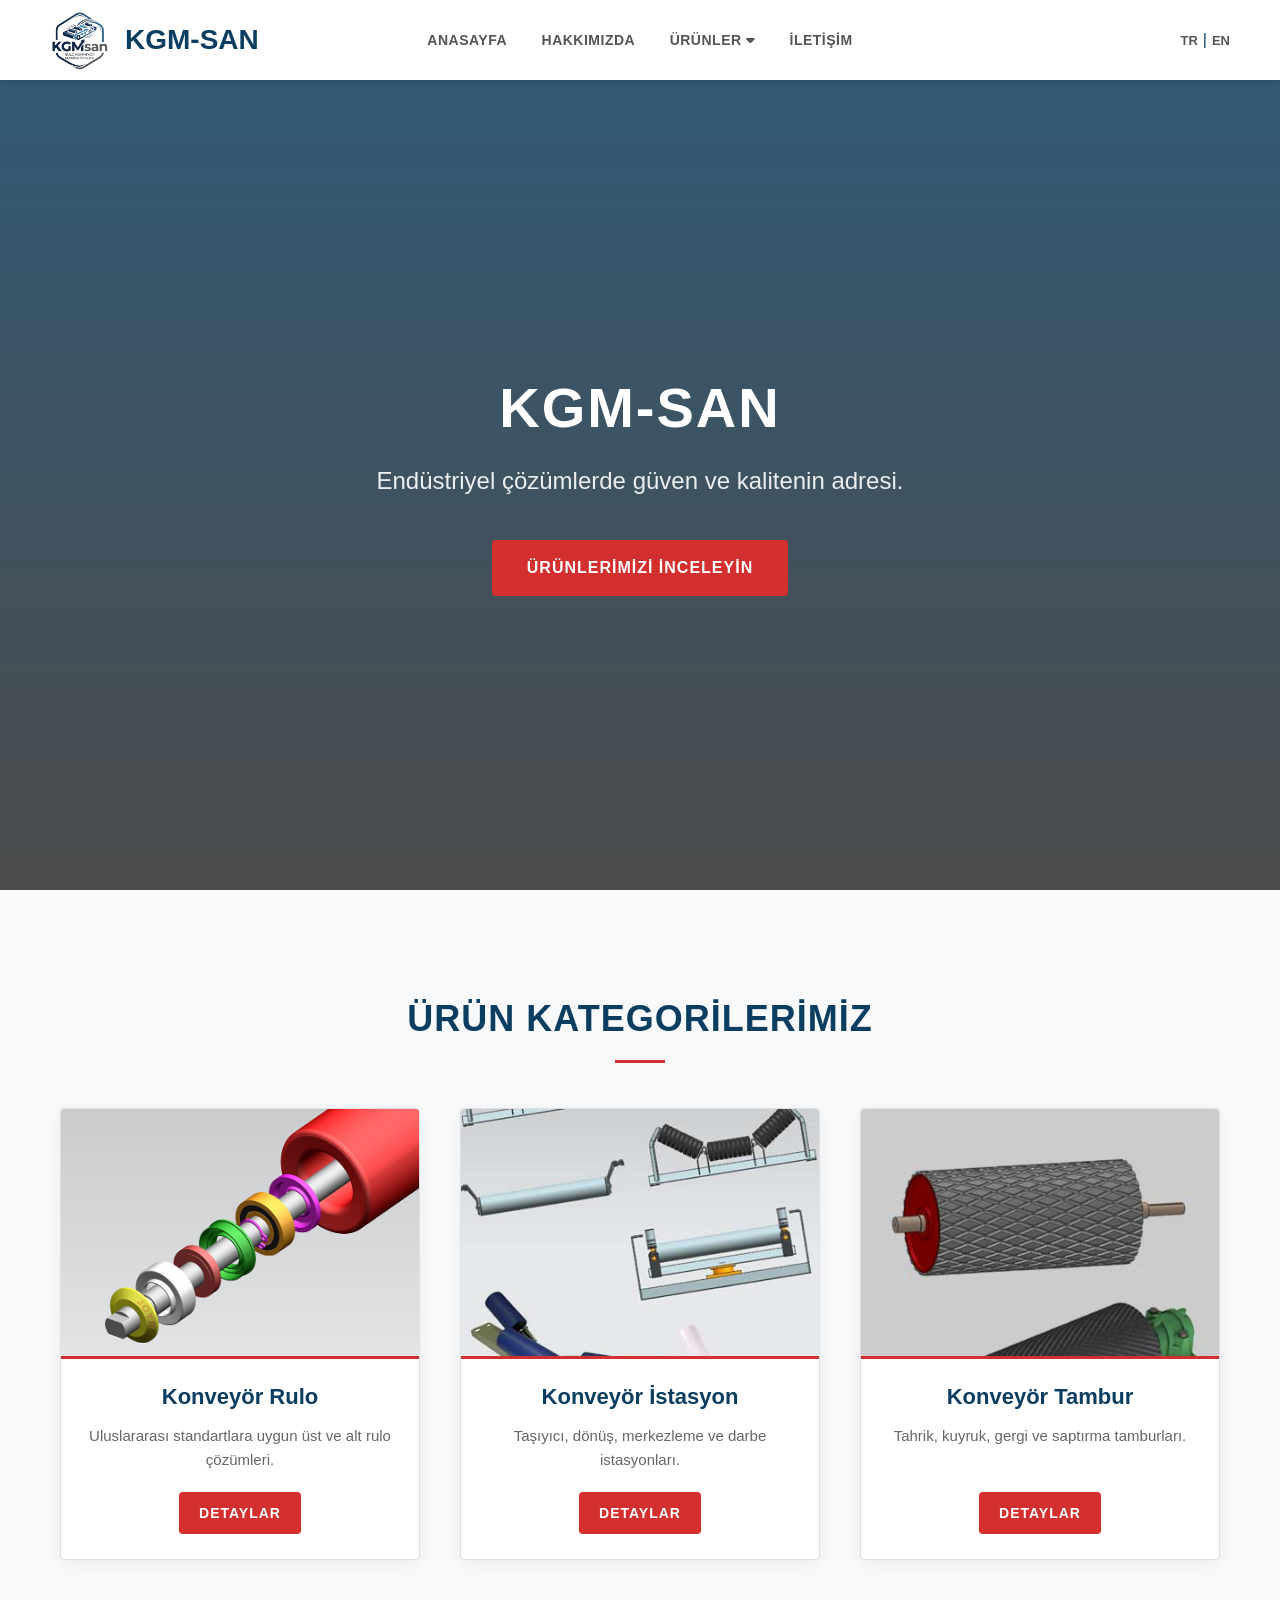
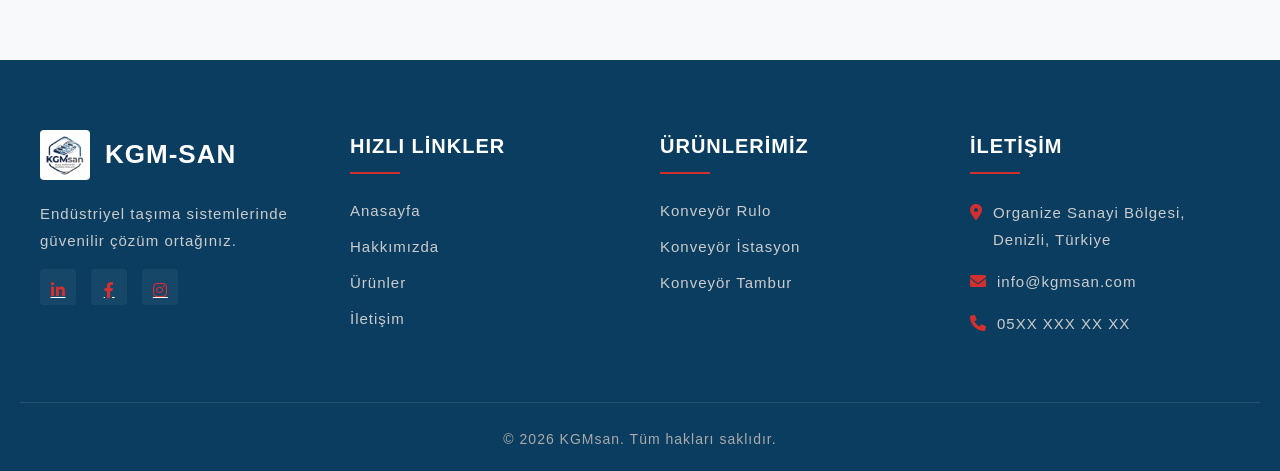
==== index.html @ d3ddbc19 "Initial commit" ====
<!DOCTYPE html>
<html lang="tr">

<head>
    <meta charset="UTF-8">
    <meta name="viewport" content="width=device-width, initial-scale=1.0">
    <title>KGM-SAN - Endüstriyel Çözümler</title>
    <link rel="stylesheet" href="style.css">
    <link rel="stylesheet" href="https://cdnjs.cloudflare.com/ajax/libs/font-awesome/6.0.0/css/all.min.css">
    <link rel="icon" type="image/x-icon" href="images/favicon.ico">
</head>

<body>
    <header>
        <div class="logo">
            <a href="index.html">
                <img src="images/kgmsan.png" alt="KGMsan Logo">KGM-SAN
            </a>
        </div>
        <nav>
            <a href="index.html" id="nav-home" class="active">Anasayfa</a>
            <a href="about.html" id="nav-about">Hakkımızda</a>
            <div class="dropdown">
                <button class="dropbtn"><span id="nav-products">Ürünler</span> <i
                        class="fas fa-caret-down"></i></button>
                <div class="dropdown-content">
                    <a href="roller.html" id="nav-cat1">Konveyör Rulo</a>
                    <a href="idler.html" id="nav-cat2">Konveyör İstasyon</a>
                    <a href="pulley.html" id="nav-cat3">Konveyör Tambur</a>
                </div>
            </div>
            <a href="contact.html" id="nav-contact">İletişim</a>
        </nav>
        <div class="lang-menu">
            <button onclick="changeLanguage('tr')">TR</button>
            <span>|</span>
            <button onclick="changeLanguage('en')">EN</button>
        </div>
    </header>

    <section id="hero">
        <div class="hero-content">
            <h1 id="hero-title">KGM-SAN</h1>
            <p id="hero-desc">Endüstriyel çözümlerde güven ve kalitenin adresi.</p>
            <a href="roller.html" class="btn-main">Ürünlerimizi İnceleyin</a>
        </div>
    </section>

    <section id="urunler">
        <div class="container">
            <h2 id="products-title">Ürün Kategorilerimiz</h2>
            <div class="grid">
                <div class="card">
                    <img src="images/conveyor-roller.jpg" alt="Conveyor Roller">
                    <h3 id="cat1-title">Konveyör Rulo</h3>
                    <p id="cat1-desc">Uluslararası standartlara uygun üst ve alt rulo çözümleri.</p>
                    <a href="roller.html" class="btn-main btn-small" id="cat1-btn">Detaylar</a>
                </div>
                <div class="card">
                    <img src="images/conveyor-idler.jpg" alt="Conveyor Idler">
                    <h3 id="cat2-title">Konveyör İstasyon</h3>
                    <p id="cat2-desc">Taşıyıcı, dönüş, merkezleme ve darbe istasyonları.</p>
                    <a href="idler.html" class="btn-main btn-small" id="cat2-btn">Detaylar</a>
                </div>
                <div class="card">
                    <img src="images/conveyor-pulley.jpg" alt="Conveyor Pulley">
                    <h3 id="cat3-title">Konveyör Tambur</h3>
                    <p id="cat3-desc">Tahrik, kuyruk, gergi ve saptırma tamburları.</p>
                    <a href="pulley.html" class="btn-main btn-small" id="cat3-btn">Detaylar</a>
                </div>
            </div>
        </div>
    </section>

    <footer>
        <div class="footer-container">
            <div class="footer-col">
                <div class="footer-logo">
                    <img src="images/kgmsan.png" alt="KGMsan Logo">KGM-SAN
                </div>
                <p id="footer-desc">Endüstriyel taşıma sistemlerinde güvenilir çözüm ortağınız.</p>
                <div class="social-links">
                    <a href="#"><i class="fab fa-linkedin-in"></i></a>
                    <a href="#"><i class="fab fa-facebook-f"></i></a>
                    <a href="#"><i class="fab fa-instagram"></i></a>
                </div>
            </div>
            <div class="footer-col">
                <h4 id="footer-quick-links">Hızlı Linkler</h4>
                <ul>
                    <li><a href="index.html" id="footer-home">Anasayfa</a></li>
                    <li><a href="about.html" id="footer-about">Hakkımızda</a></li>
                    <li><a href="#" id="footer-products">Ürünler</a></li>
                    <li><a href="contact.html" id="footer-contact">İletişim</a></li>
                </ul>
            </div>
            <div class="footer-col">
                <h4 id="footer-prod-links">Ürünlerimiz</h4>
                <ul>
                    <li><a href="roller.html" id="footer-p1">Konveyör Rulo</a></li>
                    <li><a href="idler.html" id="footer-p2">Konveyör İstasyon</a></li>
                    <li><a href="pulley.html" id="footer-p3">Konveyör Tambur</a></li>
                </ul>
            </div>
            <div class="footer-col">
                <h4 id="footer-contact-title">İletişim</h4>
                <p><i class="fas fa-map-marker-alt"></i> <span id="footer-address">Organize Sanayi Bölgesi, Denizli,
                        Türkiye</span></p>
                <p><i class="fas fa-envelope"></i> info@kgmsan.com</p>
                <p><i class="fas fa-phone"></i> 05XX XXX XX XX</p>
            </div>
        </div>
        <div class="footer-bottom">
            <p id="footer-copy">&copy; 2026 KGMsan. Tüm hakları saklıdır.</p>
        </div>
    </footer>

    <script src="script.js"></script>
</body>

</html>
---- style.css ----
:root {
    --primary-color: #0b3d60; /* Lacivert */
    --secondary-color: #d32f2f; /* Kırmızı (Pres-san vurgusu gibi) */
    --text-color: #333;
    --text-light: #fff;
    --bg-light: #f8f9fa;
    --border-color: #e0e0e0;
}

* { 
    margin: 0; 
    padding: 0; 
    box-sizing: border-box; 
    font-family: 'Segoe UI', Tahoma, Geneva, Verdana, sans-serif; 
}

body { 
    color: var(--text-color); 
    line-height: 1.6; 
    background-color: #fff;
}

html {
    scroll-behavior: smooth; /* Yumuşak kaydırma */
}

/* Genel Konteyner */
.container {
    max-width: 1200px;
    margin: 0 auto;
    padding: 0 20px;
}

/* HEADER (NAVBAR) - Pres-san gibi beyaz */
header { 
    display: flex; 
    justify-content: space-between; 
    align-items: center; 
    padding: 10px 50px; 
    background: #fff; 
    color: var(--primary-color); 
    position: sticky; 
    top: 0; 
    z-index: 1000;
    box-shadow: 0 2px 10px rgba(0,0,0,0.1);
}

.logo img {
    max-height: 60px; /* Logo biraz daha belirgin */
    width: auto;
    transition: transform 0.3s;
}

.logo img:hover {
    transform: scale(1.05);
}

/* Navigasyon Ortalanmış */
nav {
    position: absolute;
    left: 50%;
    transform: translateX(-50%);
}

nav a { 
    color: #555; /* Daha yumuşak siyah */
    text-decoration: none; 
    margin: 0 15px; 
    font-weight: 600; 
    font-size: 14px;
    text-transform: uppercase;
    letter-spacing: 0.5px;
    transition: color 0.3s;
    position: relative;
}

/* Hover efekti (alt çizgi) */
nav a::after {
    content: '';
    position: absolute;
    width: 0;
    height: 2px;
    background: var(--secondary-color);
    bottom: -5px;
    left: 0;
    transition: width 0.3s;
}

nav a:hover::after {
    width: 100%;
}

nav a:hover {
    color: var(--secondary-color);
}

/* Dropdown STYLES */
.dropdown {
    display: inline-block;
    position: relative;
}

.dropdown > .dropbtn {
    color: #555;
    text-decoration: none;
    margin: 0 15px;
    font-weight: 600;
    font-size: 14px;
    text-transform: uppercase;
    letter-spacing: 0.5px;
    transition: color 0.3s;
    position: relative;
    background: none;
    border: none;
    cursor: pointer;
    font-family: inherit;
    display: inline-flex;
    align-items: center;
    gap: 4px;
}

.dropdown > .dropbtn::after {
    content: '';
    position: absolute;
    width: 0;
    height: 2px;
    background: var(--secondary-color);
    bottom: -5px;
    left: 0;
    transition: width 0.3s;
}

.dropdown:hover > .dropbtn::after {
    width: 100%;
}

.dropdown:hover > .dropbtn {
    color: var(--secondary-color);
}

.dropdown-content {
    display: none;
    position: absolute;
    background-color: #fff;
    min-width: 220px;
    box-shadow: 0px 8px 16px 0px rgba(0,0,0,0.1);
    z-index: 1001;
    top: 100%;
    left: 15px;
    border-radius: 4px;
    overflow: hidden;
    margin-top: 0px;
    border-top: 2px solid var(--secondary-color);
}

.dropdown-content a {
    color: #555;
    padding: 12px 16px;
    text-decoration: none;
    display: block;
    margin: 0;
    font-size: 14px;
    font-weight: 500;
    text-transform: none;
    border-bottom: 1px solid var(--border-color);
}

.dropdown-content a::after {
    display: none;
}

.dropdown-content a:hover {
    background-color: var(--bg-light);
    color: var(--secondary-color);
}

.dropdown:hover .dropdown-content {
    display: block;
}

/* Dil Menüsü */
.lang-menu {
    display: flex;
    align-items: center;
    gap: 5px;
}

.lang-menu button {
    background: none;
    border: none;
    color: #555;
    cursor: pointer;
    font-weight: bold;
    font-size: 13px;
    transition: color 0.3s;
}

.lang-menu button:hover {
    color: var(--secondary-color);
}

/* BÖLÜM GENEL STİLLERİ */
section { 
    padding: 100px 0; /* Bölümler arası boşluk */
    text-align: center; 
}

h2 { 
    margin-bottom: 60px; 
    color: var(--primary-color); 
    font-size: 36px;
    text-transform: uppercase;
    letter-spacing: 1px;
    position: relative;
    display: inline-block;
}

h2::after {
    content: '';
    position: absolute;
    width: 50px;
    height: 3px;
    background: var(--secondary-color);
    bottom: -15px;
    left: 50%;
    transform: translateX(-50%);
}

/* --- GİRİŞ (HERO) KISMI - BÜYÜTÜLDÜ --- */
#hero { 
    /* images/hero-bg.jpg dosyasını kullanır */
    background-image: linear-gradient(rgba(11, 61, 96, 0.85), rgba(0, 0, 0, 0.7)), url('images/hero-bg.jpg');
    background-size: cover;
    background-position: center;
    background-attachment: fixed; /* Parallaks efekti */
    
    /* Yükseklik Artırıldı (Tam ekrana yakın) */
    min-height: 90vh; 
    display: flex;
    align-items: center;
    justify-content: center;
    color: var(--text-light);
    padding: 0 20px;
    text-align: center;
}

.hero-content h1 {
    font-size: 56px; /* Daha büyük başlık */
    font-weight: 800;
    margin-bottom: 20px;
    text-transform: uppercase;
    letter-spacing: 2px;
    line-height: 1.2;
}

.hero-content p {
    font-size: 24px; /* Daha büyük alt başlık */
    font-weight: 300;
    max-width: 800px;
    margin: 0 auto 40px;
    opacity: 0.9;
}

/* Hero Butonu */
.btn-main {
    display: inline-block;
    padding: 15px 35px;
    background-color: var(--secondary-color);
    color: #fff;
    text-decoration: none;
    text-transform: uppercase;
    font-weight: 700;
    letter-spacing: 1px;
    border-radius: 4px;
    transition: background 0.3s, transform 0.3s;
}

.btn-main:hover {
    background-color: #b71c1c;
    transform: translateY(-3px);
}

/* --- HAKKIMIZDA KISMI - RESİMLİ YAPILANDIRMA --- */
#hakkimizda {
    background-color: #fff;
}

.about-wrapper {
    display: flex;
    align-items: center;
    gap: 50px;
    text-align: left; /* Metin sola hizalı */
}

.about-text-container {
    flex: 1;
}

.about-text-container p {
    font-size: 18px;
    color: #555;
    line-height: 1.8;
    margin-bottom: 20px;
}

.about-image-container {
    flex: 1;
}

.about-photo {
    width: 100%;
    height: 400px; /* Sabit yükseklik, pres-san gibi */
    object-fit: cover; /* Resmi sığdır */
    border-radius: 4px;
    box-shadow: 0 10px 30px rgba(0,0,0,0.15);
    border-bottom: 5px solid var(--secondary-color); /* Vurgu çizgisi */
}

/* --- ÜRÜNLER KISMI --- */
#urunler {
    background-color: var(--bg-light);
}

.grid { 
    display: grid; 
    grid-template-columns: repeat(auto-fit, minmax(300px, 1fr)); 
    gap: 40px; 
}

.card { 
    background: #fff;
    border: 1px solid var(--border-color); 
    border-radius: 4px; 
    overflow: hidden;
    box-shadow: 0 4px 15px rgba(0,0,0,0.05); 
    transition: all 0.3s ease;
    text-align: left; /* Kart içeriği sola hizalı */
}

.card:hover {
    transform: translateY(-10px);
    box-shadow: 0 10px 25px rgba(0,0,0,0.15);
}

.card img { 
    width: 100%; 
    height: 250px; 
    object-fit: cover; 
    border-bottom: 3px solid var(--secondary-color);
}

.card h3 {
    margin: 20px 20px 10px;
    color: var(--primary-color);
    font-size: 22px;
}

.card p {
    padding: 0 20px 30px;
    color: #666;
    font-size: 15px;
}

/* --- İLETİŞİM KISMI --- */
#iletisim {
    background-color: #fff;
}

.contact-info { 
    max-width: 800px; 
    margin: auto; 
    text-align: left; 
    background: var(--bg-light); 
    padding: 40px; 
    border-radius: 4px;
    border-left: 5px solid var(--secondary-color);
    box-shadow: 0 5px 20px rgba(0,0,0,0.05);
}

.contact-info p {
    margin-bottom: 20px;
    font-size: 17px;
    display: flex;
    align-items: center;
    gap: 15px; /* İkon ve metin arası */
}

.contact-info i {
    color: var(--secondary-color);
    font-size: 18px;
    width: 20px;
    text-align: center;
}

.contact-info strong {
    color: var(--primary-color);
    width: 150px;
    display: inline-block;
}

/* --- FOOTER --- */
footer { 
    text-align: center; 
    padding: 30px; 
    background: var(--primary-color); 
    color: #fff; 
    font-size: 14px;
    letter-spacing: 1px;
}

/* --- RESPONSIVE TASARIM (MOBİL UYUMLULUK) --- */
@media (max-width: 992px) {
    header {
        padding: 10px 20px;
    }
    nav {
        position: static;
        transform: none;
        margin: 10px 0;
    }
    header {
        flex-direction: column;
    }
    .about-wrapper {
        flex-direction: column; /* Hakkımızda alt alta */
        text-align: center;
    }
    .hero-content h1 {
        font-size: 40px;
    }
}

@media (max-width: 768px) { 
    section {
        padding: 60px 0;
    }
    #hero {
        min-height: 70vh; /* Mobilde biraz daha küçük */
    }
    .hero-content h1 {
        font-size: 32px;
    }
    .hero-content p {
        font-size: 18px;
    }
    nav {
        display: flex;
        flex-direction: column;
        gap: 10px;
        align-items: center;
    }
    nav a, .dropdown > .dropbtn {
        margin: 5px 0;
    }
    .dropdown-content {
        position: static;
        box-shadow: none;
        background: transparent;
        display: none;
        margin-top: 0;
    }
    .dropdown:hover .dropdown-content {
        display: block;
    }
    .about-photo {
        height: 300px;
    }
    .contact-info strong {
        width: 100%;
        display: block;
        margin-bottom: 5px;
    }
    .contact-info p {
        flex-direction: column;
        align-items: flex-start;
        gap: 5px;
    }
}
.logo a { 
    text-decoration: none; 
    color: var(--primary-color); 
    display: flex; 
    align-items: center; 
    gap: 15px;
    font-size: 28px;
    font-weight: 800;
}

.about-text-container h3 {
    color: var(--primary-color);
    margin-top: 25px;
    margin-bottom: 10px;
    font-size: 22px;
}

.card {
    text-align: center;
    display: flex;
    flex-direction: column;
    justify-content: space-between;
}

.card p {
    padding: 0 20px 20px;
    flex-grow: 1;
}

.btn-small {
    padding: 10px 20px;
    font-size: 14px;
    margin-bottom: 25px;
    width: fit-content;
    margin-left: auto;
    margin-right: auto;

}

footer {
    background-color: var(--primary-color);
    color: #fff;
    padding: 70px 20px 20px;
    text-align: left;
    font-size: 15px;
}

.footer-container {
    max-width: 1200px;
    margin: auto;
    display: flex;
    flex-wrap: wrap;
    gap: 40px;
    justify-content: space-between;
}

.footer-col {
    flex: 1;
    min-width: 250px;
}

.footer-logo {
    font-size: 26px;
    font-weight: 800;
    display: flex;
    align-items: center;
    gap: 15px;
    margin-bottom: 20px;
    color: #fff;
}

.footer-logo img {
    max-height: 50px;
    background: #fff;
    padding: 5px;
    border-radius: 4px;
}

.footer-col p {
    color: #ccc;
    line-height: 1.8;
    margin-bottom: 15px;
    display: flex;
    align-items: flex-start;
    gap: 10px;
}

.social-links a {
    display: inline-flex;
    align-items: center;
    justify-content: center;
    width: 36px;
    height: 36px;
    background: rgba(255, 255, 255, 0.05);
    border-radius: 4px;
    color: #fff;
    margin-right: 10px;
    transition: all 0.3s;
}

.social-links a:hover {
    background: var(--secondary-color);
    transform: translateY(-3px);
}

.footer-col h4 {
    font-size: 20px;
    margin-bottom: 25px;
    color: #fff;
    position: relative;
    padding-bottom: 12px;
    text-transform: uppercase;
    letter-spacing: 1px;
}

.footer-col h4::after {
    content: '';
    position: absolute;
    width: 50px;
    height: 2px;
    background: var(--secondary-color);
    bottom: 0;
    left: 0;
}

.footer-col ul {
    list-style: none;
}

.footer-col ul li {
    margin-bottom: 12px;
}

.footer-col ul li a {
    color: #ccc;
    text-decoration: none;
    transition: all 0.3s;
    display: inline-block;
}

.footer-col ul li a:hover {
    color: var(--secondary-color);
    transform: translateX(5px);
}

.footer-col i {
    color: var(--secondary-color);
    margin-top: 5px;
    font-size: 16px;
}

.footer-bottom {
    text-align: center;
    border-top: 1px solid rgba(255, 255, 255, 0.1);
    margin-top: 50px;
    padding-top: 25px;
}

.footer-bottom p {
    margin: 0;
    color: #aaa;
    font-size: 14px;
}

@media (max-width: 768px) {
    .footer-container {
        flex-direction: column;
        gap: 40px;
        text-align: center;
    }
    
    .footer-col p {
        justify-content: center;
        align-items: center;
        flex-direction: column;
    }
    
    .footer-col h4::after {
        left: 50%;
        transform: translateX(-50%);
    }
    
    .footer-col ul li a:hover {
        transform: none;
        color: var(--secondary-color);
    }
    
    .footer-logo {
        justify-content: center;
    }
    
    .footer-col i {
        margin-top: 0;
    }
}
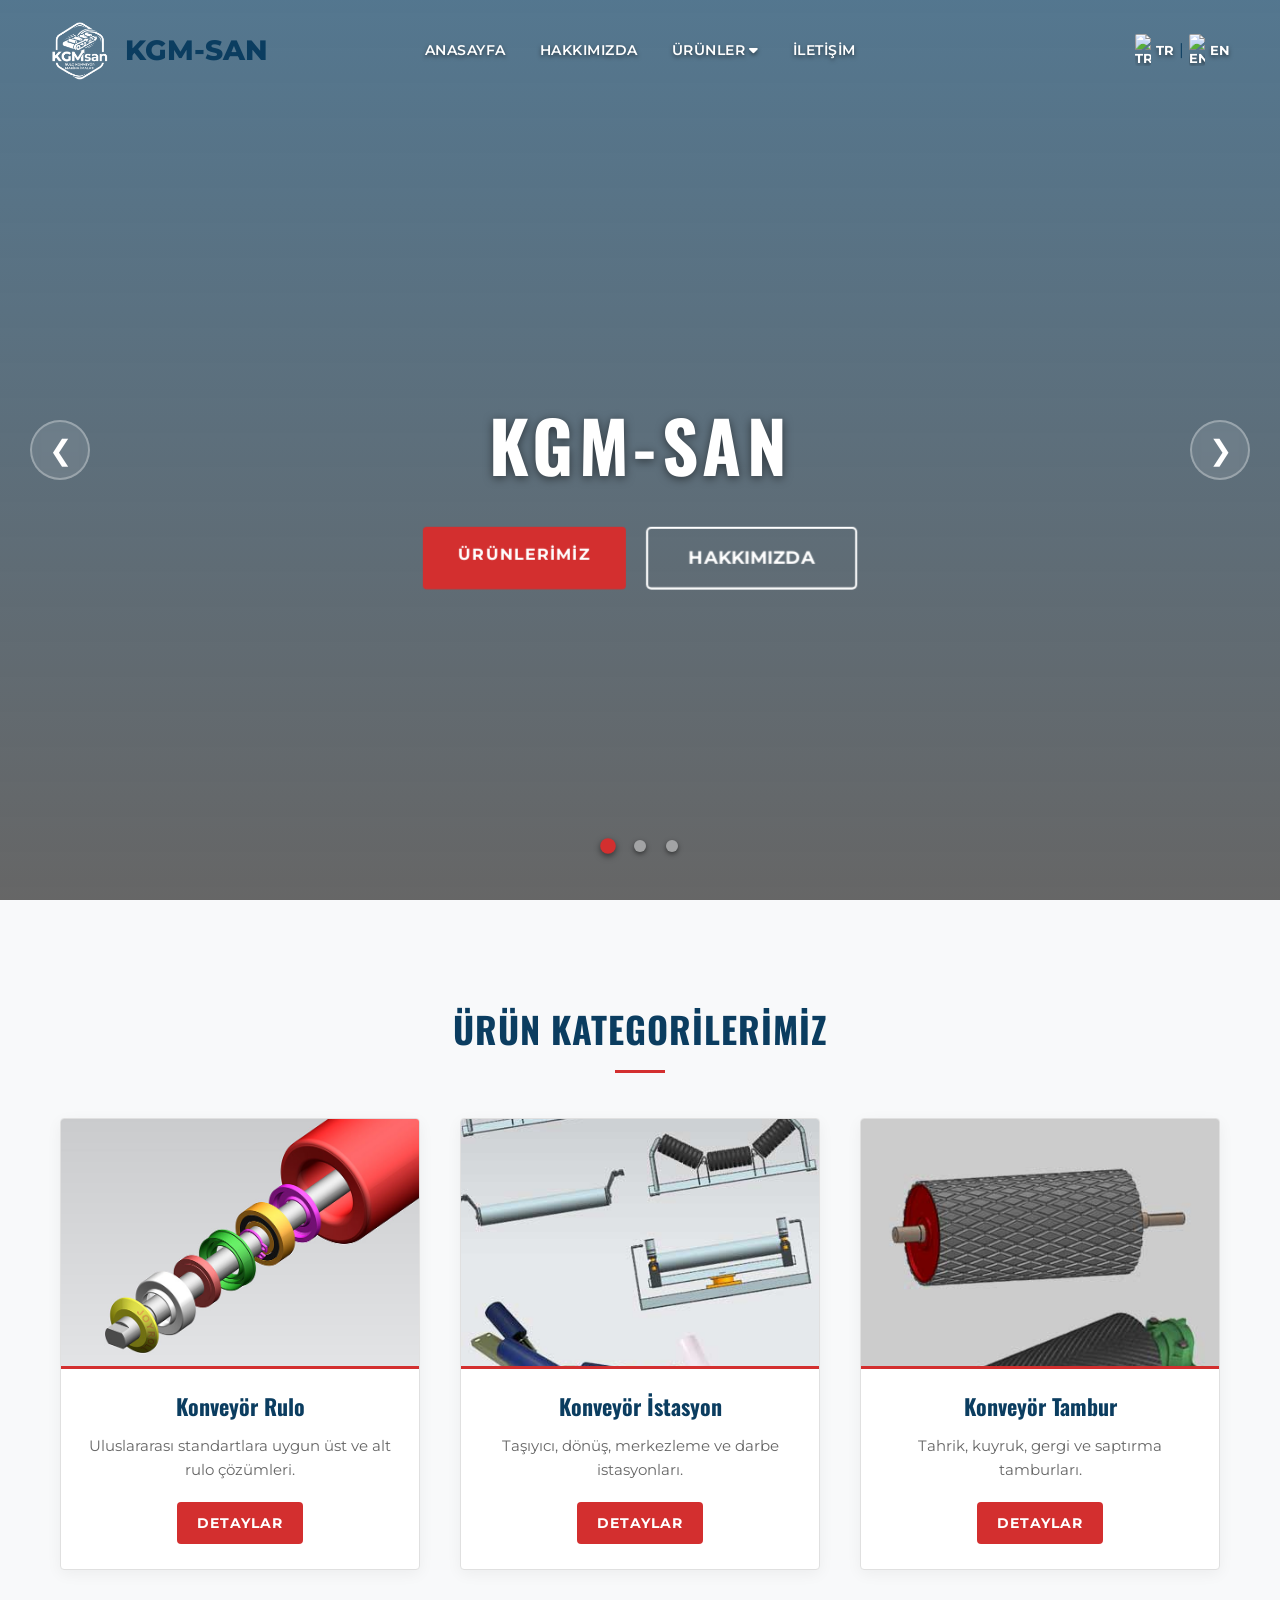
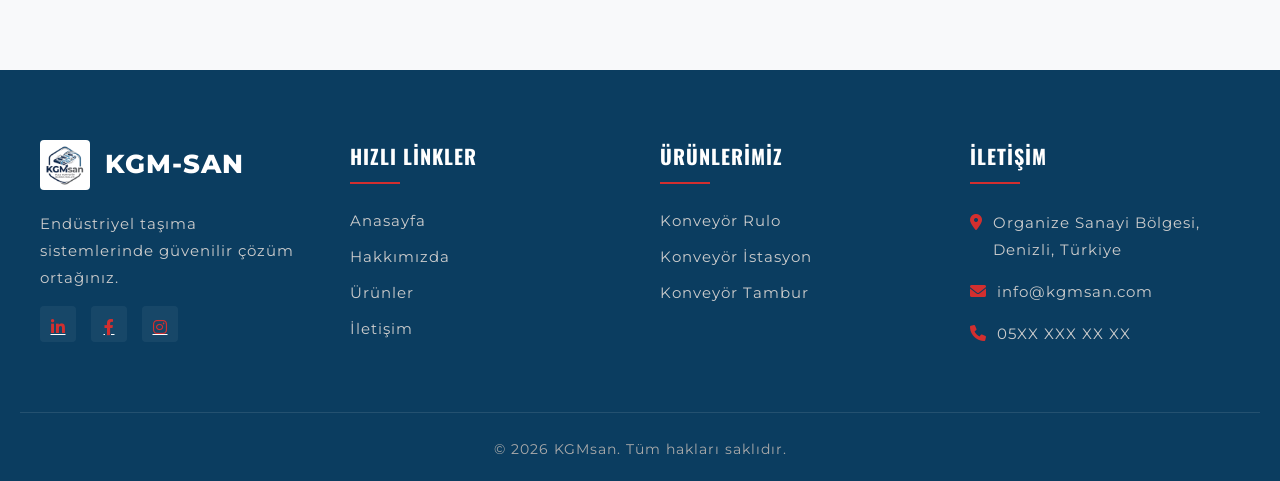
==== commit a58cb8da: "feat: Tüm geliştirmeler entegre edildi (Şeffaf Navbar, Animasyonlar, Tipografi ve Bayrak İkonları)" ====
--- a/index.html
+++ b/index.html
@@ -5,44 +5,89 @@
     <meta charset="UTF-8">
     <meta name="viewport" content="width=device-width, initial-scale=1.0">
     <title>KGM-SAN - Endüstriyel Çözümler</title>
-    <link rel="stylesheet" href="style.css">
+    <link rel="stylesheet" href="assets/css/style.css">
     <link rel="stylesheet" href="https://cdnjs.cloudflare.com/ajax/libs/font-awesome/6.0.0/css/all.min.css">
-    <link rel="icon" type="image/x-icon" href="images/favicon.ico">
+    <link rel="icon" type="image/x-icon" href="assets/images/favicon.ico">
 </head>
 
-<body>
+<body class="home-page">
     <header>
         <div class="logo">
             <a href="index.html">
-                <img src="images/kgmsan.png" alt="KGMsan Logo">KGM-SAN
+                <img src="assets/images/kgmsan.png" alt="KGMsan Logo">KGM-SAN
             </a>
         </div>
         <nav>
             <a href="index.html" id="nav-home" class="active">Anasayfa</a>
-            <a href="about.html" id="nav-about">Hakkımızda</a>
+            <a href="pages/about.html" id="nav-about">Hakkımızda</a>
             <div class="dropdown">
-                <button class="dropbtn"><span id="nav-products">Ürünler</span> <i
-                        class="fas fa-caret-down"></i></button>
+                <a href="pages/products.html" class="dropbtn"
+                    style="text-decoration:none; display:inline-flex; align-items:center; gap:4px;"><span
+                        id="nav-products">Ürünler</span> <i class="fas fa-caret-down"></i></a>
                 <div class="dropdown-content">
-                    <a href="roller.html" id="nav-cat1">Konveyör Rulo</a>
-                    <a href="idler.html" id="nav-cat2">Konveyör İstasyon</a>
-                    <a href="pulley.html" id="nav-cat3">Konveyör Tambur</a>
+                    <a href="pages/roller.html" id="nav-cat1">Konveyör Rulo</a>
+                    <a href="pages/idler.html" id="nav-cat2">Konveyör İstasyon</a>
+                    <a href="pages/pulley.html" id="nav-cat3">Konveyör Tambur</a>
                 </div>
             </div>
-            <a href="contact.html" id="nav-contact">İletişim</a>
+            <a href="pages/contact.html" id="nav-contact">İletişim</a>
         </nav>
         <div class="lang-menu">
-            <button onclick="changeLanguage('tr')">TR</button>
+            <button onclick="changeLanguage('tr')"><img src="https://flagcdn.com/w20/tr.png" width="16" alt="TR"> TR</button>
             <span>|</span>
-            <button onclick="changeLanguage('en')">EN</button>
+            <button onclick="changeLanguage('en')"><img src="https://flagcdn.com/w20/gb.png" width="16" alt="EN"> EN</button>
         </div>
     </header>
 
-    <section id="hero">
-        <div class="hero-content">
-            <h1 id="hero-title">KGM-SAN</h1>
-            <p id="hero-desc">Endüstriyel çözümlerde güven ve kalitenin adresi.</p>
-            <a href="roller.html" class="btn-main">Ürünlerimizi İnceleyin</a>
+    <section id="hero" class="hero-slider">
+        <div class="slider-container">
+            <!-- Slide 1: Pres-San Animated Sequence -->
+            <div class="slide active"
+                style="background-image: linear-gradient(rgba(11, 61, 96, 0.7), rgba(0, 0, 0, 0.6)), url('assets/images/hero-bg.jpg');">
+                <div class="hero-content pres-style">
+                    <div class="dynamic-words">
+                        <span id="hero1-w1">Güvenilir</span>
+                        <span id="hero1-w2">Teknolojik</span>
+                        <span id="hero1-w3">Kaliteli</span>
+                    </div>
+                    <h1 id="hero1-title" class="main-title">KGM-SAN</h1>
+                    <div class="hero-buttons">
+                        <a href="pages/products.html" class="btn-main" id="hero1-btn1">Ürünlerimiz</a>
+                        <a href="pages/about.html" class="btn-outline" id="hero1-btn2">Hakkımızda</a>
+                    </div>
+                </div>
+            </div>
+            <!-- Slide 2 -->
+            <div class="slide"
+                style="background-image: linear-gradient(rgba(11, 61, 96, 0.8), rgba(0, 0, 0, 0.7)), url('assets/images/conveyor-idler.jpg');">
+                <div class="hero-content">
+                    <h1 id="hero-title2">Yeşil Enerji Odaklı Üretim</h1>
+                    <p id="hero-desc2">Geleceğin teknolojileriyle doğaya duyarlı, yüksek verimli sistemler tasarlıyoruz.
+                    </p>
+                    <a href="pages/about.html" class="btn-main" id="hero-btn2">Vizyonumuzu Keşfedin</a>
+                </div>
+            </div>
+            <!-- Slide 3 -->
+            <div class="slide"
+                style="background-image: linear-gradient(rgba(11, 61, 96, 0.8), rgba(0, 0, 0, 0.7)), url('assets/images/conveyor-pulley.jpg');">
+                <div class="hero-content">
+                    <h1 id="hero-title3">Projeye Özel Mühendislik</h1>
+                    <p id="hero-desc3">İhtiyaçlarınıza tam uyumlu, dayanıklı ve yenilikçi AR-GE çözümleri.</p>
+                    <a href="pages/contact.html" class="btn-main" id="hero-btn3">İletişime Geçin</a>
+                </div>
+            </div>
+
+        </div>
+
+        <!-- Controls -->
+        <a class="slider-btn prev" onclick="changeSlide(-1)">&#10094;</a>
+        <a class="slider-btn next" onclick="changeSlide(1)">&#10095;</a>
+
+        <!-- Dots -->
+        <div class="dots-container">
+            <span class="dot active" onclick="currentSlide(0)"></span>
+            <span class="dot" onclick="currentSlide(1)"></span>
+            <span class="dot" onclick="currentSlide(2)"></span>
         </div>
     </section>
 
@@ -51,22 +96,22 @@
             <h2 id="products-title">Ürün Kategorilerimiz</h2>
             <div class="grid">
                 <div class="card">
-                    <img src="images/conveyor-roller.jpg" alt="Conveyor Roller">
+                    <img src="assets/images/conveyor-roller.jpg" alt="Conveyor Roller">
                     <h3 id="cat1-title">Konveyör Rulo</h3>
                     <p id="cat1-desc">Uluslararası standartlara uygun üst ve alt rulo çözümleri.</p>
-                    <a href="roller.html" class="btn-main btn-small" id="cat1-btn">Detaylar</a>
+                    <a href="pages/roller.html" class="btn-main btn-small" id="cat1-btn">Detaylar</a>
                 </div>
                 <div class="card">
-                    <img src="images/conveyor-idler.jpg" alt="Conveyor Idler">
+                    <img src="assets/images/conveyor-idler.jpg" alt="Conveyor Idler">
                     <h3 id="cat2-title">Konveyör İstasyon</h3>
                     <p id="cat2-desc">Taşıyıcı, dönüş, merkezleme ve darbe istasyonları.</p>
-                    <a href="idler.html" class="btn-main btn-small" id="cat2-btn">Detaylar</a>
+                    <a href="pages/idler.html" class="btn-main btn-small" id="cat2-btn">Detaylar</a>
                 </div>
                 <div class="card">
-                    <img src="images/conveyor-pulley.jpg" alt="Conveyor Pulley">
+                    <img src="assets/images/conveyor-pulley.jpg" alt="Conveyor Pulley">
                     <h3 id="cat3-title">Konveyör Tambur</h3>
                     <p id="cat3-desc">Tahrik, kuyruk, gergi ve saptırma tamburları.</p>
-                    <a href="pulley.html" class="btn-main btn-small" id="cat3-btn">Detaylar</a>
+                    <a href="pages/pulley.html" class="btn-main btn-small" id="cat3-btn">Detaylar</a>
                 </div>
             </div>
         </div>
@@ -76,7 +121,7 @@
         <div class="footer-container">
             <div class="footer-col">
                 <div class="footer-logo">
-                    <img src="images/kgmsan.png" alt="KGMsan Logo">KGM-SAN
+                    <img src="assets/images/kgmsan.png" alt="KGMsan Logo">KGM-SAN
                 </div>
                 <p id="footer-desc">Endüstriyel taşıma sistemlerinde güvenilir çözüm ortağınız.</p>
                 <div class="social-links">
@@ -89,17 +134,17 @@
                 <h4 id="footer-quick-links">Hızlı Linkler</h4>
                 <ul>
                     <li><a href="index.html" id="footer-home">Anasayfa</a></li>
-                    <li><a href="about.html" id="footer-about">Hakkımızda</a></li>
-                    <li><a href="#" id="footer-products">Ürünler</a></li>
-                    <li><a href="contact.html" id="footer-contact">İletişim</a></li>
+                    <li><a href="pages/about.html" id="footer-about">Hakkımızda</a></li>
+                    <li><a href="pages/products.html" id="footer-products">Ürünler</a></li>
+                    <li><a href="pages/contact.html" id="footer-contact">İletişim</a></li>
                 </ul>
             </div>
             <div class="footer-col">
                 <h4 id="footer-prod-links">Ürünlerimiz</h4>
                 <ul>
-                    <li><a href="roller.html" id="footer-p1">Konveyör Rulo</a></li>
-                    <li><a href="idler.html" id="footer-p2">Konveyör İstasyon</a></li>
-                    <li><a href="pulley.html" id="footer-p3">Konveyör Tambur</a></li>
+                    <li><a href="pages/roller.html" id="footer-p1">Konveyör Rulo</a></li>
+                    <li><a href="pages/idler.html" id="footer-p2">Konveyör İstasyon</a></li>
+                    <li><a href="pages/pulley.html" id="footer-p3">Konveyör Tambur</a></li>
                 </ul>
             </div>
             <div class="footer-col">
@@ -115,7 +160,7 @@
         </div>
     </footer>
 
-    <script src="script.js"></script>
+    <script src="assets/js/script.js"></script>
 </body>
 
 </html>
--- a/assets/css/style.css
+++ b/assets/css/style.css
@@ -0,0 +1,1159 @@
+@import url('https://fonts.googleapis.com/css2?family=Montserrat:wght@300;400;500;600;700;800;900&family=Oswald:wght@300;400;500;600;700&display=swap');
+
+:root {
+    --primary-color: #0b3d60;
+    /* Lacivert */
+    --secondary-color: #d32f2f;
+    /* Kırmızı (Pres-san vurgusu gibi) */
+    --text-color: #333;
+    --text-light: #fff;
+    --bg-light: #f8f9fa;
+    --border-color: #e0e0e0;
+}
+
+* {
+    margin: 0;
+    padding: 0;
+    box-sizing: border-box;
+    font-family: 'Montserrat', sans-serif;
+}
+
+h1,
+h2,
+h3,
+h4,
+h5,
+h6,
+.main-title,
+.dynamic-words span {
+    font-family: 'Oswald', sans-serif;
+}
+
+body {
+    color: var(--text-color);
+    line-height: 1.6;
+    background-color: #fff;
+}
+
+html {
+    scroll-behavior: smooth;
+    /* Yumuşak kaydırma */
+}
+
+/* Genel Konteyner */
+.container {
+    max-width: 1200px;
+    margin: 0 auto;
+    padding: 0 20px;
+}
+
+/* HEADER (NAVBAR) - Pres-san gibi beyaz */
+header {
+    display: flex;
+    justify-content: space-between;
+    align-items: center;
+    padding: 10px 50px;
+    background: #fff;
+    color: var(--primary-color);
+    position: sticky;
+    top: 0;
+    z-index: 1000;
+    box-shadow: 0 2px 10px rgba(0, 0, 0, 0.1);
+    transition: all 0.4s ease;
+}
+
+body.home-page header {
+    position: fixed;
+    width: 100%;
+}
+
+body.home-page header:not(.scrolled) {
+    background: transparent;
+    box-shadow: none;
+    padding: 20px 50px;
+}
+
+body.home-page header:not(.scrolled) nav a,
+body.home-page header:not(.scrolled) .lang-menu button,
+body.home-page header:not(.scrolled) .dropdown>.dropbtn {
+    color: #fff;
+    text-shadow: 0 2px 4px rgba(0, 0, 0, 0.5);
+}
+
+body.home-page header:not(.scrolled) .dropdown-content a {
+    color: #555;
+    text-shadow: none;
+}
+
+body.home-page header:not(.scrolled) .dropdown-content a:hover {
+    color: var(--secondary-color);
+}
+
+.logo img {
+    max-height: 60px;
+    /* Logo biraz daha belirgin */
+    width: auto;
+    transition: filter 0.4s, transform 0.3s;
+}
+
+body.home-page header:not(.scrolled) .logo img {
+    filter: brightness(0) invert(1);
+}
+
+.logo img:hover {
+    transform: scale(1.05);
+}
+
+/* Navigasyon Ortalanmış */
+nav {
+    position: absolute;
+    left: 50%;
+    transform: translateX(-50%);
+}
+
+nav a {
+    color: #555;
+    /* Daha yumuşak siyah */
+    text-decoration: none;
+    margin: 0 15px;
+    font-weight: 600;
+    font-size: 14px;
+    text-transform: uppercase;
+    letter-spacing: 0.5px;
+    transition: color 0.3s;
+    position: relative;
+}
+
+/* Hover efekti (alt çizgi) */
+nav a::after {
+    content: '';
+    position: absolute;
+    width: 0;
+    height: 2px;
+    background: var(--secondary-color);
+    bottom: -5px;
+    left: 0;
+    transition: width 0.3s;
+}
+
+nav a:hover::after {
+    width: 100%;
+}
+
+nav a:hover {
+    color: var(--secondary-color);
+}
+
+/* Dropdown STYLES */
+.dropdown {
+    display: inline-block;
+    position: relative;
+}
+
+.dropdown>.dropbtn {
+    color: #555;
+    text-decoration: none;
+    margin: 0 15px;
+    font-weight: 600;
+    font-size: 14px;
+    text-transform: uppercase;
+    letter-spacing: 0.5px;
+    transition: color 0.3s;
+    position: relative;
+    background: none;
+    border: none;
+    cursor: pointer;
+    font-family: inherit;
+    display: inline-flex;
+    align-items: center;
+    gap: 4px;
+}
+
+.dropdown>.dropbtn::after {
+    content: '';
+    position: absolute;
+    width: 0;
+    height: 2px;
+    background: var(--secondary-color);
+    bottom: -5px;
+    left: 0;
+    transition: width 0.3s;
+}
+
+.dropdown:hover>.dropbtn::after {
+    width: 100%;
+}
+
+.dropdown:hover>.dropbtn {
+    color: var(--secondary-color);
+}
+
+.dropdown-content {
+    display: none;
+    position: absolute;
+    background-color: #ffffff;
+    min-width: 220px;
+    box-shadow: 0px 8px 16px 0px rgba(0, 0, 0, 0.1);
+    z-index: 1001;
+    top: 100%;
+    left: 15px;
+    border-radius: 4px;
+    overflow: hidden;
+    margin-top: 0px;
+    border-top: 2px solid var(--secondary-color);
+}
+
+.dropdown-content a {
+    color: #555;
+    padding: 12px 16px;
+    text-decoration: none;
+    display: block;
+    margin: 0;
+    font-size: 14px;
+    font-weight: 500;
+    text-transform: none;
+    border-bottom: 1px solid var(--border-color);
+}
+
+.dropdown-content a::after {
+    display: none;
+}
+
+.dropdown-content a:hover {
+    background-color: var(--bg-light);
+    color: var(--secondary-color);
+}
+
+.dropdown:hover .dropdown-content {
+    display: block;
+}
+
+/* Dil Menüsü */
+.lang-menu {
+    display: flex;
+    align-items: center;
+    gap: 5px;
+}
+
+.lang-menu button {
+    display: inline-flex;
+    align-items: center;
+    gap: 5px;
+    background: none;
+    border: none;
+    color: #555;
+    cursor: pointer;
+    font-weight: bold;
+    font-size: 13px;
+    transition: color 0.3s;
+}
+
+.lang-menu button img {
+    border-radius: 2px;
+}
+
+.lang-menu button:hover {
+    color: var(--secondary-color);
+}
+
+/* BÖLÜM GENEL STİLLERİ */
+section {
+    padding: 100px 0;
+    /* Bölümler arası boşluk */
+    text-align: center;
+}
+
+h2 {
+    margin-bottom: 60px;
+    color: var(--primary-color);
+    font-size: 36px;
+    text-transform: uppercase;
+    letter-spacing: 1px;
+    position: relative;
+    display: inline-block;
+}
+
+h2::after {
+    content: '';
+    position: absolute;
+    width: 50px;
+    height: 3px;
+    background: var(--secondary-color);
+    bottom: -15px;
+    left: 50%;
+    transform: translateX(-50%);
+}
+
+#products-title {
+    opacity: 0;
+    /* No transform here so IntersectionObserver can actually see its bounding box when scrolling down! */
+}
+
+#products-title.show-title {
+    animation: slideFromOffScreen 1s ease-out forwards;
+}
+
+@keyframes slideFromOffScreen {
+    0% {
+        opacity: 0;
+        transform: translateX(-30vw);
+    }
+
+    20% {
+        opacity: 1;
+    }
+
+    100% {
+        opacity: 1;
+        transform: translateX(0);
+    }
+}
+
+/* --- HERO SLIDER --- */
+.hero-slider {
+    position: relative;
+    width: 100%;
+    height: 100vh;
+    overflow: hidden;
+    background-color: transparent;
+    padding: 0;
+}
+
+.slider-container {
+    position: absolute;
+    top: 0;
+    left: 0;
+    right: 0;
+    bottom: 0;
+    z-index: 1;
+}
+
+.slide {
+    position: absolute;
+    width: 100%;
+    height: 100%;
+    opacity: 0;
+    transition: opacity 1s ease-in-out;
+    background-size: cover;
+    background-position: center center;
+    background-repeat: no-repeat;
+    display: flex;
+    align-items: center;
+    justify-content: center;
+    z-index: 1;
+    transform: scale(1.01);
+    /* Prevent edge bleeding */
+}
+
+.slide.active {
+    opacity: 1;
+    z-index: 2;
+}
+
+.slide .hero-content {
+    text-align: center;
+    color: var(--text-light);
+    padding: 0 20px;
+    transform: translateY(30px);
+    opacity: 0;
+    transition: transform 1s ease-out, opacity 1s ease-out;
+    transition-delay: 0.3s;
+}
+
+.slide.active .hero-content {
+    transform: translateY(0);
+    opacity: 1;
+}
+
+.hero-content h1 {
+    font-size: 56px;
+    font-weight: 800;
+    margin-bottom: 20px;
+    text-transform: uppercase;
+    letter-spacing: 2px;
+    line-height: 1.2;
+    text-shadow: 0 2px 10px rgba(0, 0, 0, 0.5);
+}
+
+.slide.active .hero-content h1 {
+    animation: cinematicReveal 1.5s cubic-bezier(0.16, 1, 0.3, 1) forwards;
+}
+
+@keyframes cinematicReveal {
+    0% {
+        opacity: 0;
+        letter-spacing: -6px;
+        filter: blur(15px);
+        transform: scale(0.85);
+    }
+
+    100% {
+        opacity: 1;
+        letter-spacing: 2px;
+        filter: blur(0);
+        transform: scale(1);
+    }
+}
+
+/* --- PRES-SAN STYLE ANIMATION FOR SLIDE 1 --- */
+.pres-style .dynamic-words {
+    position: relative;
+    height: 70px;
+    margin-bottom: 20px;
+    display: flex;
+    justify-content: center;
+    align-items: center;
+}
+
+.pres-style .dynamic-words span {
+    position: absolute;
+    font-size: 50px;
+    font-weight: 800;
+    color: #fff;
+    opacity: 0;
+    text-transform: uppercase;
+    text-shadow: 0 4px 15px rgba(0, 0, 0, 0.6);
+}
+
+/* Sequential flashing - Slower for readability */
+.slide.active .pres-style .dynamic-words span:nth-child(1) {
+    animation: wordFlash 1.6s forwards 0.3s;
+}
+
+.slide.active .pres-style .dynamic-words span:nth-child(2) {
+    animation: wordFlash 1.6s forwards 1.9s;
+}
+
+.slide.active .pres-style .dynamic-words span:nth-child(3) {
+    animation: wordFlash 1.6s forwards 3.5s;
+}
+
+@keyframes wordFlash {
+    0% {
+        opacity: 0;
+        transform: translateY(30px) scale(0.9);
+    }
+
+    15% {
+        opacity: 1;
+        transform: translateY(0) scale(1);
+        filter: blur(0);
+    }
+
+    85% {
+        opacity: 1;
+        transform: translateY(0) scale(1);
+        filter: blur(0);
+    }
+
+    100% {
+        opacity: 0;
+        transform: translateY(-30px) scale(1.1);
+        filter: blur(5px);
+    }
+}
+
+.pres-style .main-title {
+    font-size: 70px;
+    font-weight: 900;
+    color: #fff;
+    opacity: 0;
+    margin-bottom: 40px;
+    text-transform: uppercase;
+    letter-spacing: 5px;
+}
+
+.slide.active .pres-style .main-title {
+    /* Reveals up smoothly, then enters a broken neon flicker implicitly via delay */
+    animation: titleFadeUp 0.8s forwards 5.1s, brokenNeon 4s infinite 5.9s;
+}
+
+.pres-style .hero-buttons {
+    display: flex;
+    gap: 20px;
+    justify-content: center;
+    opacity: 0;
+}
+
+.slide.active .pres-style .hero-buttons {
+    animation: titleFadeUp 0.8s forwards 5.5s;
+}
+
+@keyframes titleFadeUp {
+    0% {
+        opacity: 0;
+        transform: translateY(30px);
+    }
+
+    100% {
+        opacity: 1;
+        transform: translateY(0);
+    }
+}
+
+@keyframes brokenNeon {
+
+    0%,
+    14%,
+    16%,
+    18%,
+    20%,
+    54%,
+    56%,
+    100% {
+        color: var(--primary-color);
+        opacity: 1;
+        text-shadow:
+            0 0 5px #fff,
+            0 0 10px rgba(255, 255, 255, 0.8),
+            0 0 20px rgba(255, 255, 255, 0.6);
+        transform: skew(0deg);
+    }
+
+    15%,
+    17%,
+    19%,
+    55% {
+        color: rgba(11, 61, 96, 0.5);
+        opacity: 0.8;
+        text-shadow: 0 0 5px rgba(255, 255, 255, 0.2), 3px 0 0 rgba(0, 162, 255, 0.3), -3px 0 0 rgba(255, 0, 0, 0.3);
+        transform: skew(-2deg);
+    }
+
+    15.5%,
+    17.5%,
+    19.5% {
+        opacity: 0.3;
+        transform: translate(2px, -2px) skew(2deg);
+    }
+}
+
+.btn-outline {
+    display: inline-block;
+    padding: 15px 40px;
+    font-size: 18px;
+    font-weight: 700;
+    color: #fff;
+    text-transform: uppercase;
+    text-decoration: none;
+    border: 2px solid #fff;
+    border-radius: 5px;
+    transition: all 0.3s ease;
+    backdrop-filter: blur(2px);
+}
+
+.btn-outline:hover {
+    background-color: #fff;
+    color: var(--primary-color);
+}
+
+.hero-content p {
+    font-size: 24px;
+    font-weight: 300;
+    max-width: 800px;
+    margin: 0 auto 40px;
+    opacity: 0.95;
+    text-shadow: 0 2px 5px rgba(0, 0, 0, 0.5);
+}
+
+.slider-btn {
+    cursor: pointer;
+    position: absolute;
+    top: 50%;
+    width: 60px;
+    height: 60px;
+    margin-top: -30px;
+    background-color: rgba(255, 255, 255, 0.1);
+    border: 2px solid rgba(255, 255, 255, 0.3);
+    color: white;
+    font-size: 28px;
+    transition: all 0.3s ease;
+    border-radius: 50%;
+    display: flex;
+    align-items: center;
+    justify-content: center;
+    user-select: none;
+    z-index: 10;
+    backdrop-filter: blur(5px);
+}
+
+.slider-btn.prev {
+    left: 30px;
+}
+
+.slider-btn.next {
+    right: 30px;
+}
+
+.slider-btn:hover {
+    background-color: var(--secondary-color);
+    border-color: var(--secondary-color);
+}
+
+.dots-container {
+    position: absolute;
+    bottom: 40px;
+    width: 100%;
+    text-align: center;
+    z-index: 100;
+}
+
+.dot {
+    cursor: pointer;
+    height: 12px;
+    width: 12px;
+    margin: 0 8px;
+    background-color: rgba(255, 255, 255, 0.4);
+    border-radius: 50%;
+    display: inline-block;
+    transition: all 0.3s ease;
+    border: none;
+    box-shadow: 0 2px 5px rgba(0, 0, 0, 0.5);
+}
+
+.dot.active,
+.dot:hover {
+    background-color: var(--secondary-color);
+    transform: scale(1.3);
+}
+
+/* Hero Butonu */
+.btn-main {
+    display: inline-block;
+    padding: 15px 35px;
+    background-color: var(--secondary-color);
+    color: #fff;
+    text-decoration: none;
+    text-transform: uppercase;
+    font-weight: 700;
+    letter-spacing: 1px;
+    border-radius: 4px;
+    transition: background 0.3s, transform 0.3s;
+}
+
+.btn-main:hover {
+    background-color: #b71c1c;
+    transform: translateY(-3px);
+}
+
+/* --- HAKKIMIZDA KISMI - RESİMLİ YAPILANDIRMA --- */
+#hakkimizda {
+    background-color: #fff;
+}
+
+.about-wrapper {
+    display: flex;
+    align-items: center;
+    gap: 50px;
+    text-align: left;
+    /* Metin sola hizalı */
+}
+
+.about-text-container {
+    flex: 1;
+}
+
+.about-text-container p {
+    font-size: 18px;
+    color: #555;
+    line-height: 1.8;
+    margin-bottom: 20px;
+}
+
+.about-image-container {
+    flex: 1;
+}
+
+.about-photo {
+    width: 100%;
+    height: 400px;
+    /* Sabit yükseklik, pres-san gibi */
+    object-fit: cover;
+    /* Resmi sığdır */
+    border-radius: 4px;
+    box-shadow: 0 10px 30px rgba(0, 0, 0, 0.15);
+    border-bottom: 5px solid var(--secondary-color);
+    /* Vurgu çizgisi */
+}
+
+/* --- ÜRÜNLER KISMI --- */
+#urunler {
+    background-color: var(--bg-light);
+}
+
+.grid {
+    display: grid;
+    grid-template-columns: repeat(auto-fit, minmax(300px, 1fr));
+    gap: 40px;
+}
+
+.card {
+    background: #fff;
+    border: 1px solid var(--border-color);
+    border-radius: 4px;
+    overflow: hidden;
+    box-shadow: 0 4px 15px rgba(0, 0, 0, 0.05);
+    transition: transform 0.6s cubic-bezier(0.16, 1, 0.3, 1), opacity 0.6s ease-out, box-shadow 0.3s ease;
+    text-align: left;
+    /* Kart içeriği sola hizalı */
+    opacity: 0;
+    transform: translateY(60px);
+}
+
+.card.show-card {
+    opacity: 1;
+    transform: translateY(0);
+}
+
+.card.show-card:hover {
+    transform: translateY(-10px);
+    box-shadow: 0 10px 25px rgba(0, 0, 0, 0.15);
+}
+
+.card img {
+    width: 100%;
+    height: 250px;
+    object-fit: cover;
+    border-bottom: 3px solid var(--secondary-color);
+}
+
+.card h3 {
+    margin: 20px 20px 10px;
+    color: var(--primary-color);
+    font-size: 22px;
+}
+
+.card p {
+    padding: 0 20px 30px;
+    color: #666;
+    font-size: 15px;
+}
+
+/* --- İLETİŞİM KISMI --- */
+#iletisim {
+    background-color: #fff;
+}
+
+.contact-info {
+    max-width: 800px;
+    margin: auto;
+    text-align: left;
+    background: var(--bg-light);
+    padding: 40px;
+    border-radius: 4px;
+    border-left: 5px solid var(--secondary-color);
+    box-shadow: 0 5px 20px rgba(0, 0, 0, 0.05);
+}
+
+.contact-info p {
+    margin-bottom: 20px;
+    font-size: 17px;
+    display: flex;
+    align-items: center;
+    gap: 15px;
+    /* İkon ve metin arası */
+}
+
+.contact-info i {
+    color: var(--secondary-color);
+    font-size: 18px;
+    width: 20px;
+    text-align: center;
+}
+
+.contact-info strong {
+    color: var(--primary-color);
+    width: 150px;
+    display: inline-block;
+}
+
+/* --- FOOTER --- */
+footer {
+    text-align: center;
+    padding: 30px;
+    background: var(--primary-color);
+    color: #fff;
+    font-size: 14px;
+    letter-spacing: 1px;
+}
+
+/* --- RESPONSIVE TASARIM (MOBİL UYUMLULUK) --- */
+@media (max-width: 992px) {
+    header {
+        padding: 10px 20px;
+    }
+
+    nav {
+        position: static;
+        transform: none;
+        margin: 10px 0;
+    }
+
+    header {
+        flex-direction: column;
+    }
+
+    .about-wrapper {
+        flex-direction: column;
+        /* Hakkımızda alt alta */
+        text-align: center;
+    }
+
+    .hero-content h1 {
+        font-size: 40px;
+    }
+}
+
+@media (max-width: 768px) {
+    section {
+        padding: 60px 0;
+    }
+
+    #hero {
+        min-height: 70vh;
+        /* Mobilde biraz daha küçük */
+    }
+
+    .hero-content h1 {
+        font-size: 32px;
+    }
+
+    .hero-content p {
+        font-size: 18px;
+    }
+
+    nav {
+        display: flex;
+        flex-direction: column;
+        gap: 10px;
+        align-items: center;
+    }
+
+    nav a,
+    .dropdown>.dropbtn {
+        margin: 5px 0;
+    }
+
+    .dropdown-content {
+        position: static;
+        box-shadow: none;
+        background: transparent;
+        display: none;
+        margin-top: 0;
+    }
+
+    .dropdown:hover .dropdown-content {
+        display: block;
+    }
+
+    .about-photo {
+        height: 300px;
+    }
+
+    .contact-info strong {
+        width: 100%;
+        display: block;
+        margin-bottom: 5px;
+    }
+
+    .contact-info p {
+        flex-direction: column;
+        align-items: flex-start;
+        gap: 5px;
+    }
+}
+
+.logo a {
+    text-decoration: none;
+    color: var(--primary-color);
+    display: flex;
+    align-items: center;
+    gap: 15px;
+    font-size: 28px;
+    font-weight: 800;
+}
+
+.about-text-container h3 {
+    color: var(--primary-color);
+    margin-top: 25px;
+    margin-bottom: 10px;
+    font-size: 22px;
+}
+
+.card {
+    text-align: center;
+    display: flex;
+    flex-direction: column;
+    justify-content: space-between;
+}
+
+.card p {
+    padding: 0 20px 20px;
+    flex-grow: 1;
+}
+
+.btn-small {
+    padding: 10px 20px;
+    font-size: 14px;
+    margin-bottom: 25px;
+    width: fit-content;
+    margin-left: auto;
+    margin-right: auto;
+
+}
+
+footer {
+    background-color: var(--primary-color);
+    color: #fff;
+    padding: 70px 20px 20px;
+    text-align: left;
+    font-size: 15px;
+}
+
+.footer-container {
+    max-width: 1200px;
+    margin: auto;
+    display: flex;
+    flex-wrap: wrap;
+    gap: 40px;
+    justify-content: space-between;
+}
+
+.footer-col {
+    flex: 1;
+    min-width: 250px;
+}
+
+.footer-logo {
+    font-size: 26px;
+    font-weight: 800;
+    display: flex;
+    align-items: center;
+    gap: 15px;
+    margin-bottom: 20px;
+    color: #fff;
+}
+
+.footer-logo img {
+    max-height: 50px;
+    background: #fff;
+    padding: 5px;
+    border-radius: 4px;
+}
+
+.footer-col p {
+    color: #ccc;
+    line-height: 1.8;
+    margin-bottom: 15px;
+    display: flex;
+    align-items: flex-start;
+    gap: 10px;
+}
+
+.social-links a {
+    display: inline-flex;
+    align-items: center;
+    justify-content: center;
+    width: 36px;
+    height: 36px;
+    background: rgba(255, 255, 255, 0.05);
+    border-radius: 4px;
+    color: #fff;
+    margin-right: 10px;
+    transition: all 0.3s;
+}
+
+.social-links a:hover {
+    background: var(--secondary-color);
+    transform: translateY(-3px);
+}
+
+.footer-col h4 {
+    font-size: 20px;
+    margin-bottom: 25px;
+    color: #fff;
+    position: relative;
+    padding-bottom: 12px;
+    text-transform: uppercase;
+    letter-spacing: 1px;
+}
+
+.footer-col h4::after {
+    content: '';
+    position: absolute;
+    width: 50px;
+    height: 2px;
+    background: var(--secondary-color);
+    bottom: 0;
+    left: 0;
+}
+
+.footer-col ul {
+    list-style: none;
+}
+
+.footer-col ul li {
+    margin-bottom: 12px;
+}
+
+.footer-col ul li a {
+    color: #ccc;
+    text-decoration: none;
+    transition: all 0.3s;
+    display: inline-block;
+}
+
+.footer-col ul li a:hover {
+    color: var(--secondary-color);
+    transform: translateX(5px);
+}
+
+.footer-col i {
+    color: var(--secondary-color);
+    margin-top: 5px;
+    font-size: 16px;
+}
+
+.footer-bottom {
+    text-align: center;
+    border-top: 1px solid rgba(255, 255, 255, 0.1);
+    margin-top: 50px;
+    padding-top: 25px;
+}
+
+.footer-bottom p {
+    margin: 0;
+    color: #aaa;
+    font-size: 14px;
+}
+
+/* --- PAGE HERO STYLES (Alt sayfalar için) --- */
+.page-hero {
+    background-image: linear-gradient(rgba(11, 61, 96, 0.8), rgba(0, 0, 0, 0.6)), url('../images/hero-bg.jpg');
+    background-size: cover;
+    background-position: center;
+    padding: 80px 20px;
+    text-align: center;
+    color: var(--text-light);
+}
+
+.page-hero-content h1 {
+    font-size: 42px;
+    font-weight: 700;
+    margin-bottom: 15px;
+    text-transform: uppercase;
+}
+
+.page-hero-content p {
+    font-size: 20px;
+    font-weight: 300;
+    max-width: 700px;
+    margin: 0 auto;
+    opacity: 0.9;
+}
+
+/* --- PRODUCT SHOWCASE (Alt ürün sayfaları: Rulolar vs.) --- */
+.product-showcase {
+    padding: 80px 0;
+    background: #fdfdfd;
+}
+
+.product-grid {
+    display: grid;
+    grid-template-columns: repeat(auto-fit, minmax(320px, 1fr));
+    gap: 40px;
+}
+
+.product-item {
+    background: #fff;
+    border-radius: 8px;
+    overflow: hidden;
+    box-shadow: 0 4px 20px rgba(0, 0, 0, 0.06);
+    transition: transform 0.3s ease, box-shadow 0.3s ease;
+    border: 1px solid var(--border-color);
+}
+
+.product-item:hover {
+    transform: translateY(-8px);
+    box-shadow: 0 15px 30px rgba(0, 0, 0, 0.12);
+}
+
+.product-img {
+    height: 240px;
+    overflow: hidden;
+    position: relative;
+    border-bottom: 3px solid var(--secondary-color);
+}
+
+.product-img img {
+    width: 100%;
+    height: 100%;
+    object-fit: cover;
+    transition: transform 0.5s ease;
+}
+
+.product-item:hover .product-img img {
+    transform: scale(1.08);
+    /* Hover'da resim hafif büyür */
+}
+
+.product-info {
+    padding: 25px;
+    text-align: left;
+    display: flex;
+    flex-direction: column;
+    height: calc(100% - 240px);
+}
+
+.product-info h3 {
+    color: var(--primary-color);
+    font-size: 21px;
+    margin-bottom: 15px;
+    font-weight: 600;
+}
+
+.product-info p {
+    color: #666;
+    font-size: 15px;
+    line-height: 1.6;
+    margin-bottom: 25px;
+    flex-grow: 1;
+    /* Butonu alta itmek için metni büyütmeye izin ver */
+}
+
+.product-info .btn-small {
+    margin: 0;
+    padding: 10px 24px;
+}
+
+@media (max-width: 768px) {
+    .footer-container {
+        flex-direction: column;
+        gap: 40px;
+        text-align: center;
+    }
+
+    .footer-col p {
+        justify-content: center;
+        align-items: center;
+        flex-direction: column;
+    }
+
+    .footer-col h4::after {
+        left: 50%;
+        transform: translateX(-50%);
+    }
+
+    .footer-col ul li a:hover {
+        transform: none;
+        color: var(--secondary-color);
+    }
+
+    .footer-logo {
+        justify-content: center;
+    }
+
+    .footer-col i {
+        margin-top: 0;
+    }
+}
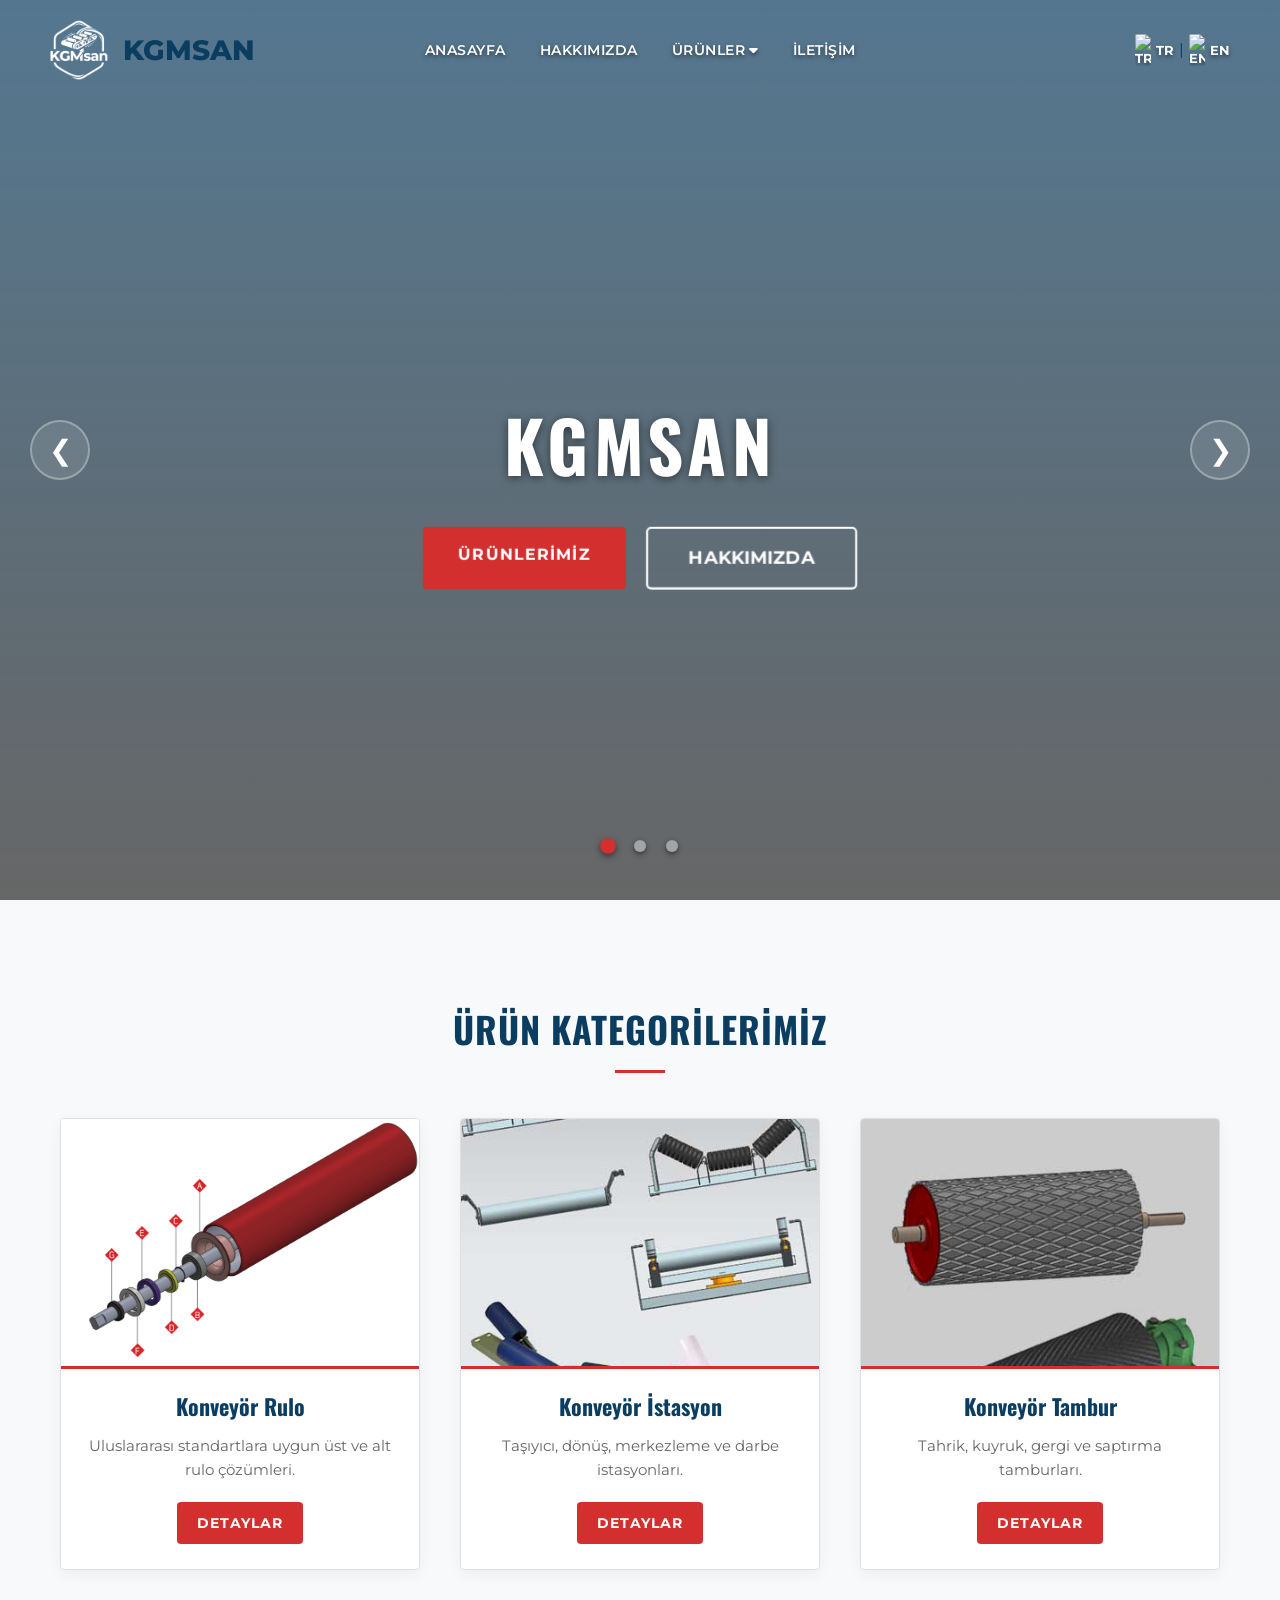
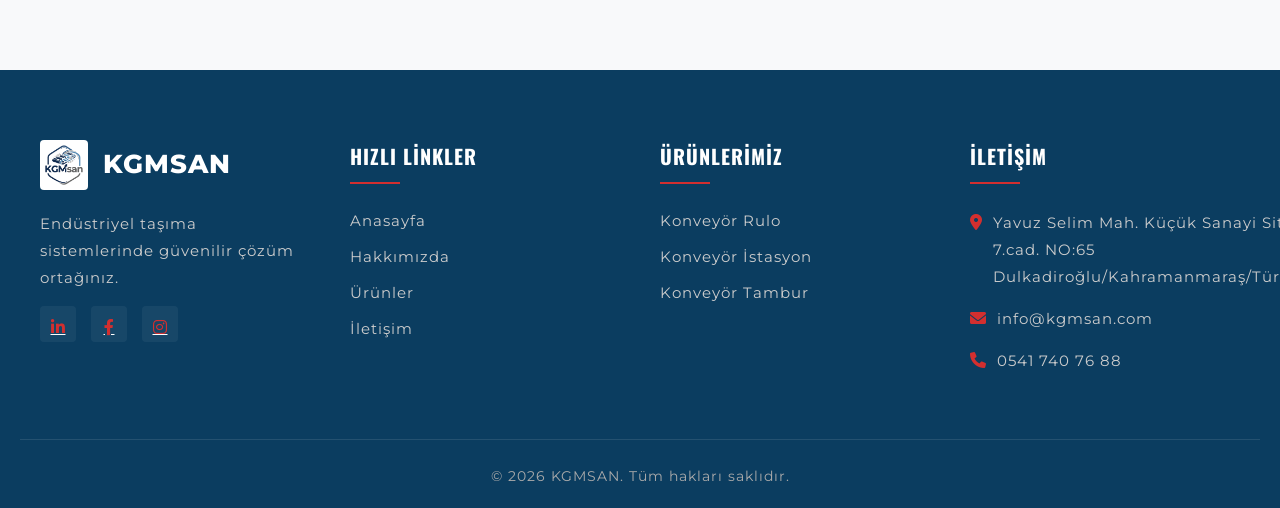
==== commit 9e0a0cf6: "Son güncellemeler ve iyileştirmeler" ====
--- a/index.html
+++ b/index.html
@@ -4,7 +4,7 @@
 <head>
     <meta charset="UTF-8">
     <meta name="viewport" content="width=device-width, initial-scale=1.0">
-    <title>KGM-SAN - Endüstriyel Çözümler</title>
+    <title>KGMSAN - Endüstriyel Çözümler</title>
     <link rel="stylesheet" href="assets/css/style.css">
     <link rel="stylesheet" href="https://cdnjs.cloudflare.com/ajax/libs/font-awesome/6.0.0/css/all.min.css">
     <link rel="icon" type="image/x-icon" href="assets/images/favicon.ico">
@@ -14,8 +14,13 @@
     <header>
         <div class="logo">
             <a href="index.html">
-                <img src="assets/images/kgmsan.png" alt="KGMsan Logo">KGM-SAN
+                <img src="assets/images/kgmsan.png" alt="KGMSAN Logo">KGMSAN
             </a>
+        </div>
+        <div class="hamburger" id="mobile-menu">
+            <span></span>
+            <span></span>
+            <span></span>
         </div>
         <nav>
             <a href="index.html" id="nav-home" class="active">Anasayfa</a>
@@ -33,24 +38,27 @@
             <a href="pages/contact.html" id="nav-contact">İletişim</a>
         </nav>
         <div class="lang-menu">
-            <button onclick="changeLanguage('tr')"><img src="https://flagcdn.com/w20/tr.png" width="16" alt="TR"> TR</button>
+            <button onclick="changeLanguage('tr')"><img src="https://flagcdn.com/w20/tr.png" width="16" alt="TR">
+                TR</button>
             <span>|</span>
-            <button onclick="changeLanguage('en')"><img src="https://flagcdn.com/w20/gb.png" width="16" alt="EN"> EN</button>
+            <button onclick="changeLanguage('en')"><img src="https://flagcdn.com/w20/gb.png" width="16" alt="EN">
+                EN</button>
         </div>
     </header>
 
     <section id="hero" class="hero-slider">
         <div class="slider-container">
-            <!-- Slide 1: Pres-San Animated Sequence -->
+            <!-- Slide 1: KGM-SAN Animated Sequence -->
             <div class="slide active"
                 style="background-image: linear-gradient(rgba(11, 61, 96, 0.7), rgba(0, 0, 0, 0.6)), url('assets/images/hero-bg.jpg');">
                 <div class="hero-content pres-style">
                     <div class="dynamic-words">
-                        <span id="hero1-w1">Güvenilir</span>
-                        <span id="hero1-w2">Teknolojik</span>
-                        <span id="hero1-w3">Kaliteli</span>
+                        <span id="hero1-w1">Kalite</span>
+                        <span id="hero1-w2">Güven</span>
+                        <span id="hero1-w3">Makine</span>
+                        <span id="hero1-w4">Sanayi</span>
                     </div>
-                    <h1 id="hero1-title" class="main-title">KGM-SAN</h1>
+                    <h1 id="hero1-title" class="main-title">KGMSAN</h1>
                     <div class="hero-buttons">
                         <a href="pages/products.html" class="btn-main" id="hero1-btn1">Ürünlerimiz</a>
                         <a href="pages/about.html" class="btn-outline" id="hero1-btn2">Hakkımızda</a>
@@ -59,7 +67,7 @@
             </div>
             <!-- Slide 2 -->
             <div class="slide"
-                style="background-image: linear-gradient(rgba(11, 61, 96, 0.8), rgba(0, 0, 0, 0.7)), url('assets/images/conveyor-idler.jpg');">
+                style="background-image: linear-gradient(rgba(11, 61, 96, 0.8), rgba(0, 0, 0, 0.7)), url('assets/images/conveyor-roller.jpg');">
                 <div class="hero-content">
                     <h1 id="hero-title2">Yeşil Enerji Odaklı Üretim</h1>
                     <p id="hero-desc2">Geleceğin teknolojileriyle doğaya duyarlı, yüksek verimli sistemler tasarlıyoruz.
@@ -121,7 +129,7 @@
         <div class="footer-container">
             <div class="footer-col">
                 <div class="footer-logo">
-                    <img src="assets/images/kgmsan.png" alt="KGMsan Logo">KGM-SAN
+                    <img src="assets/images/kgmsan.png" alt="KGMSAN Logo">KGMSAN
                 </div>
                 <p id="footer-desc">Endüstriyel taşıma sistemlerinde güvenilir çözüm ortağınız.</p>
                 <div class="social-links">
@@ -149,14 +157,14 @@
             </div>
             <div class="footer-col">
                 <h4 id="footer-contact-title">İletişim</h4>
-                <p><i class="fas fa-map-marker-alt"></i> <span id="footer-address">Organize Sanayi Bölgesi, Denizli,
-                        Türkiye</span></p>
+                <p><i class="fas fa-map-marker-alt"></i> <span id="footer-address">Yavuz Selim Mah. Küçük Sanayi Sitesi
+                        7.cad. NO:65 Dulkadiroğlu/Kahramanmaraş/Türkiye</span></p>
                 <p><i class="fas fa-envelope"></i> info@kgmsan.com</p>
-                <p><i class="fas fa-phone"></i> 05XX XXX XX XX</p>
+                <p><i class="fas fa-phone"></i> 0541 740 76 88</p>
             </div>
         </div>
         <div class="footer-bottom">
-            <p id="footer-copy">&copy; 2026 KGMsan. Tüm hakları saklıdır.</p>
+            <p id="footer-copy">&copy; 2026 KGMSAN. Tüm hakları saklıdır.</p>
         </div>
     </footer>
 
--- a/assets/css/style.css
+++ b/assets/css/style.css
@@ -395,7 +395,7 @@
     }
 }
 
-/* --- PRES-SAN STYLE ANIMATION FOR SLIDE 1 --- */
+/* --- KGMSAN STYLE ANIMATION FOR SLIDE 1 --- */
 .pres-style .dynamic-words {
     position: relative;
     height: 70px;
@@ -428,6 +428,10 @@
     animation: wordFlash 1.6s forwards 3.5s;
 }
 
+.slide.active .pres-style .dynamic-words span:nth-child(4) {
+    animation: wordFlash 1.6s forwards 5.1s;
+}
+
 @keyframes wordFlash {
     0% {
         opacity: 0;
@@ -465,7 +469,7 @@
 
 .slide.active .pres-style .main-title {
     /* Reveals up smoothly, then enters a broken neon flicker implicitly via delay */
-    animation: titleFadeUp 0.8s forwards 5.1s, brokenNeon 4s infinite 5.9s;
+    animation: titleFadeUp 0.8s forwards 6.7s, brokenNeon 4s infinite 7.5s;
 }
 
 .pres-style .hero-buttons {
@@ -476,7 +480,7 @@
 }
 
 .slide.active .pres-style .hero-buttons {
-    animation: titleFadeUp 0.8s forwards 5.5s;
+    animation: titleFadeUp 0.8s forwards 7.1s;
 }
 
 @keyframes titleFadeUp {
@@ -1092,9 +1096,21 @@
     transition: transform 0.5s ease;
 }
 
+.img-contain {
+    object-fit: contain !important;
+    padding: 10px;
+    background: #f8f9fa;
+}
+
 .product-item:hover .product-img img {
     transform: scale(1.08);
     /* Hover'da resim hafif büyür */
+}
+
+.soft-focus {
+    filter: blur(1.8px) contrast(90%);
+    pointer-events: none;
+    /* Mouse etkileşiminden bağımsız olması için */
 }
 
 .product-info {
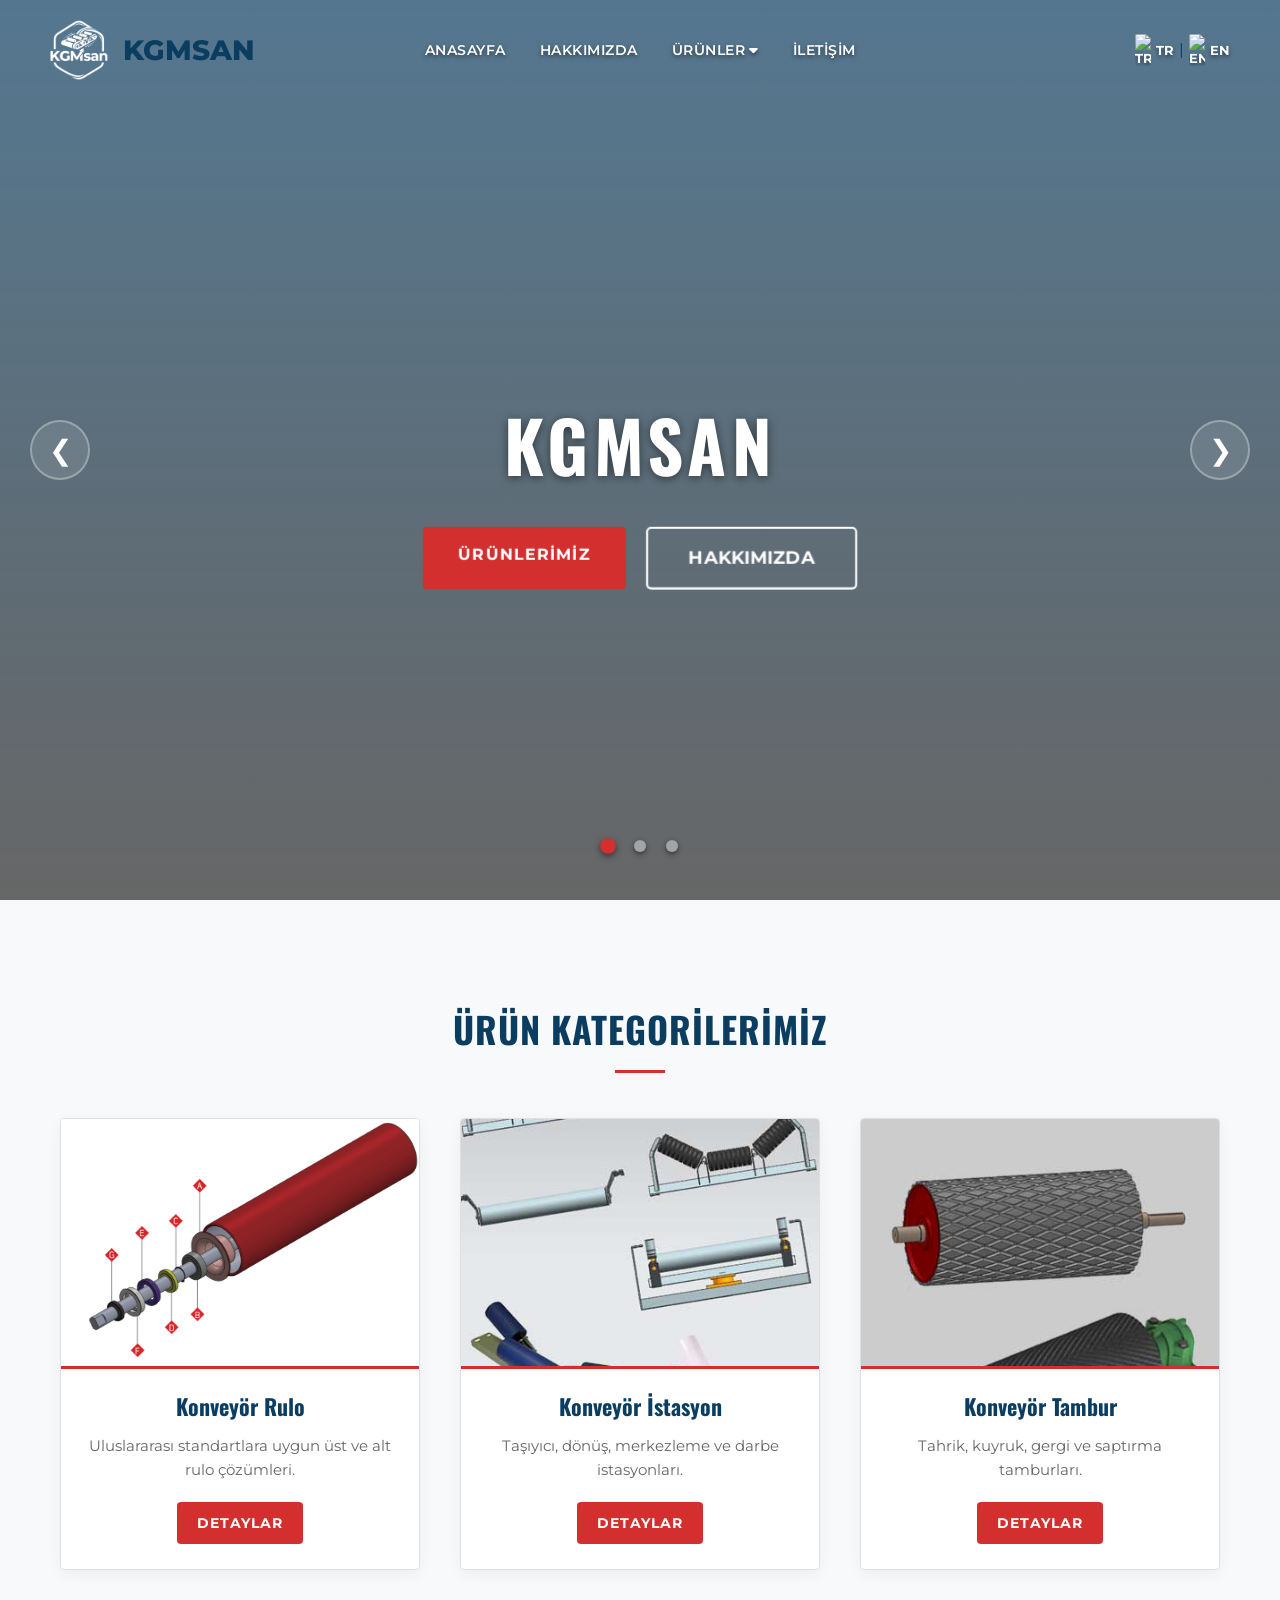
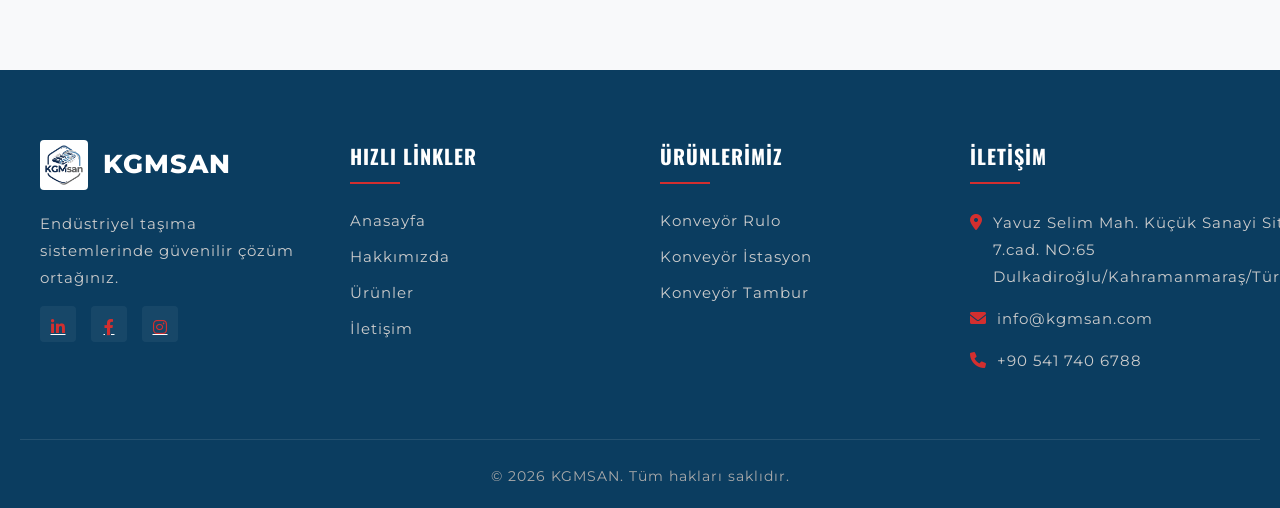
==== commit 47b3051e: "Update phone numbers to international format and fix typo" ====
--- a/index.html
+++ b/index.html
@@ -160,7 +160,7 @@
                 <p><i class="fas fa-map-marker-alt"></i> <span id="footer-address">Yavuz Selim Mah. Küçük Sanayi Sitesi
                         7.cad. NO:65 Dulkadiroğlu/Kahramanmaraş/Türkiye</span></p>
                 <p><i class="fas fa-envelope"></i> info@kgmsan.com</p>
-                <p><i class="fas fa-phone"></i> 0541 740 76 88</p>
+                <p><i class="fas fa-phone"></i> +90 541 740 6788</p>
             </div>
         </div>
         <div class="footer-bottom">
